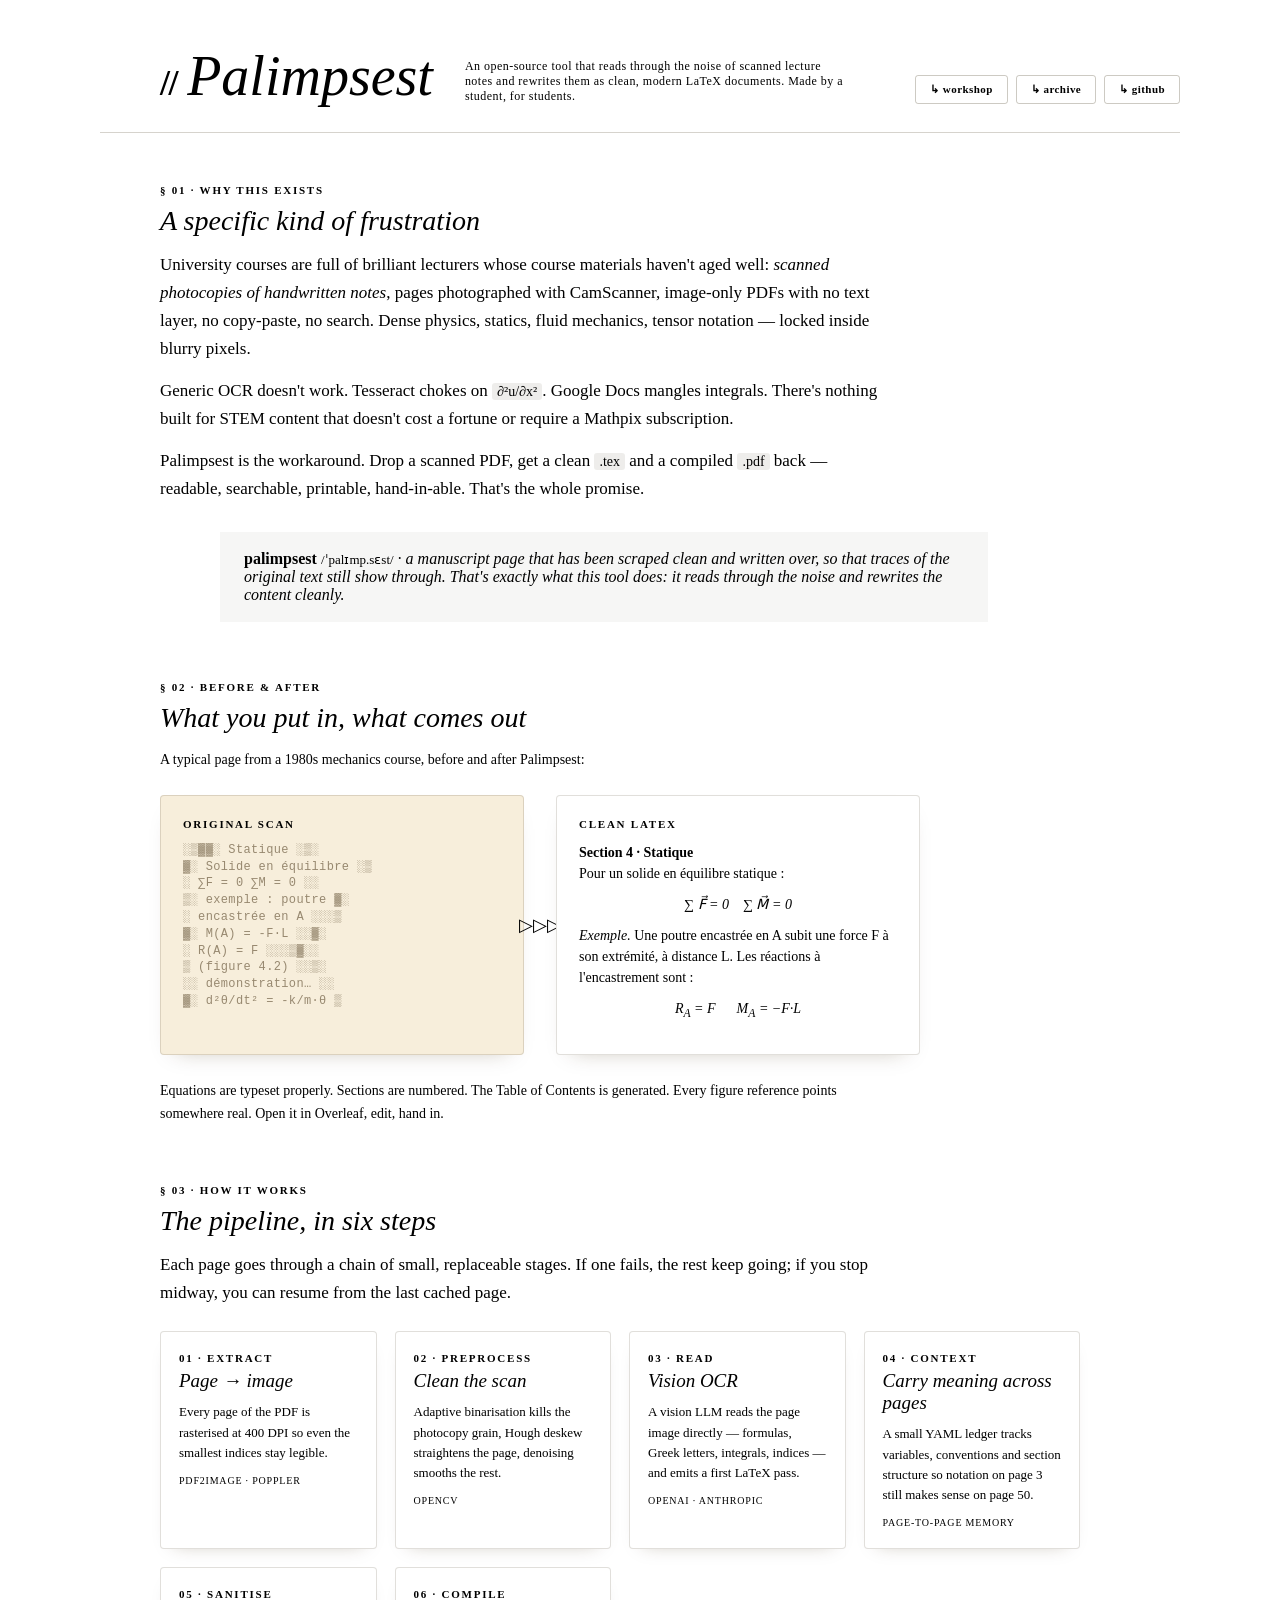
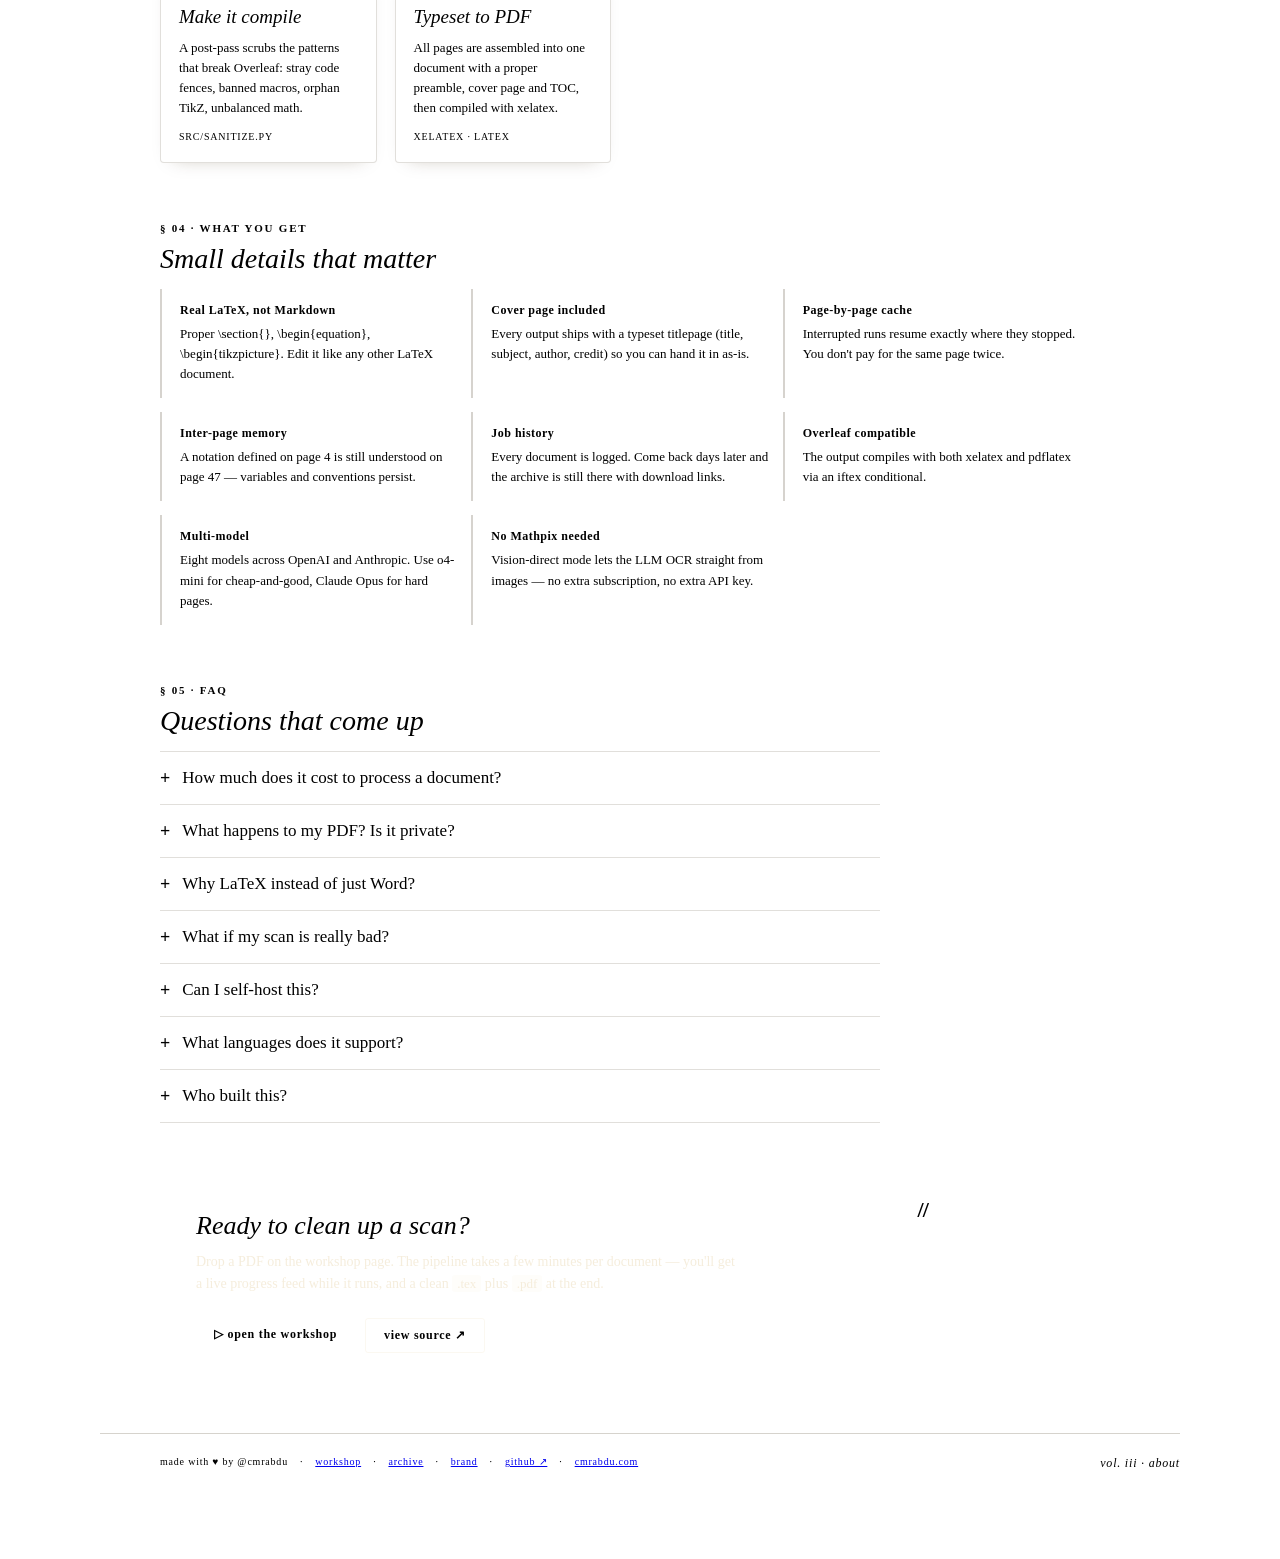
==== web/about.html @ 7671638e "feat(ui+resilience): /about doc page, GitHub links in footers, upstream-API retry The 502 'cloudflar" ====
<!doctype html>
<html lang="en">
<head>
  <meta charset="utf-8">
  <title>Palimpsest — what it is &amp; how it works</title>
  <meta name="viewport" content="width=device-width, initial-scale=1">
  <meta name="description" content="Palimpsest is an open-source tool that turns hard-to-read scanned PDFs of STEM lecture notes into clean, modern LaTeX documents. Built by a student, for students.">
  <meta name="theme-color" content="#f1e7d0">

  <link rel="preconnect" href="https://fonts.googleapis.com">
  <link rel="preconnect" href="https://fonts.gstatic.com" crossorigin>
  <link href="https://fonts.googleapis.com/css2?family=JetBrains+Mono:wght@400;500;600;700&family=Spectral:ital,wght@0,400;0,500;1,400;1,500;1,700&family=Inter:wght@400;500;600;700&display=swap" rel="stylesheet">

  <!-- favicons -->
  <link rel="icon" type="image/svg+xml" href="/brand/favicon.svg">
  <link rel="icon" type="image/png" sizes="32x32" href="/brand/favicon-32.png">
  <link rel="icon" type="image/png" sizes="16x16" href="/brand/favicon-16.png">
  <link rel="apple-touch-icon" href="/brand/apple-touch-icon.png">

  <!-- OG -->
  <meta property="og:title" content="Palimpsest — old scans → clean LaTeX">
  <meta property="og:description" content="The open-source pipeline that reads through the noise of scanned lecture notes and rewrites them as proper, typeset LaTeX documents.">
  <meta property="og:image" content="/brand/og-image.png">
  <meta property="og:type" content="website">
  <meta name="twitter:card" content="summary_large_image">

  <link rel="stylesheet" href="/assets/styles.css">
  <style>
    body { background: var(--paper); }

    .about-page {
      max-width: 1080px;
      margin: 0 auto;
      padding: 40px 48px 80px;
      position: relative;
    }
    .about-page::before {
      content: '';
      position: absolute;
      left: 28px;
      top: 0;
      bottom: 0;
      width: 2px;
      background: var(--rule);
      opacity: 0.85;
    }

    .about-head {
      display: flex;
      align-items: flex-end;
      gap: 32px;
      padding: 0 0 28px 60px;
      border-bottom: 1px solid rgba(91,79,58,0.25);
      margin-bottom: 48px;
      flex-wrap: wrap;
    }
    .about-head .wordmark {
      display: flex;
      align-items: baseline;
      gap: 10px;
    }
    .about-head .slash {
      font-family: var(--mono);
      font-weight: 700;
      font-size: 36px;
      color: var(--rule);
      letter-spacing: -0.04em;
      line-height: 1;
    }
    .about-head h1 {
      font-family: var(--serif);
      font-style: italic;
      font-size: 56px;
      line-height: 1;
      margin: 0;
      color: var(--ink);
      font-weight: 500;
    }
    .about-head .lede {
      font-family: var(--mono);
      font-size: 12px;
      letter-spacing: 0.04em;
      color: var(--ink-soft);
      max-width: 380px;
      margin: 0;
      flex: 1;
    }
    .about-nav { display: flex; gap: 8px; margin-left: auto; flex-wrap: wrap; }

    .about-section {
      padding-left: 60px;
      margin-bottom: 56px;
    }
    .about-section .eyebrow {
      font-family: var(--mono);
      font-size: 11px;
      font-weight: 700;
      letter-spacing: 0.16em;
      text-transform: uppercase;
      color: var(--rule);
      margin: 0 0 6px;
    }
    .about-section h2 {
      font-family: var(--serif);
      font-style: italic;
      font-size: 28px;
      font-weight: 500;
      margin: 0 0 14px;
      color: var(--ink);
    }
    .about-section p {
      font-family: var(--serif);
      font-size: 17px;
      line-height: 1.65;
      color: var(--ink);
      margin: 0 0 14px;
      max-width: 720px;
    }
    .about-section p.note {
      font-family: var(--sans);
      font-size: 14px;
      color: var(--ink-soft);
      max-width: 720px;
    }
    .about-section em.term {
      font-style: italic;
      font-family: var(--serif);
    }

    /* etymology pull-quote */
    .etymology {
      margin: 28px 0 28px 60px;
      padding: 18px 24px;
      border-left: 3px solid var(--rule);
      background: rgba(91,79,58,0.05);
      font-family: var(--serif);
      font-style: italic;
      font-size: 16px;
      color: var(--ink);
      max-width: 720px;
    }
    .etymology strong {
      font-style: normal;
      font-weight: 600;
    }
    .etymology .ipa {
      font-family: var(--mono);
      font-style: normal;
      font-size: 13px;
      color: var(--ink-soft);
    }

    /* problem / solution side-by-side */
    .compare {
      display: grid;
      grid-template-columns: 1fr 32px 1fr;
      gap: 0;
      align-items: stretch;
      margin: 24px 0;
      max-width: 760px;
    }
    .compare-col {
      background: white;
      border: 1px solid rgba(91,79,58,0.18);
      border-radius: 4px;
      padding: 22px;
      box-shadow: 0 10px 22px -16px rgba(60,40,10,0.35);
    }
    .compare-col.before { background: #f7eedb; }
    .compare-col h3 {
      font-family: var(--mono);
      font-size: 11px;
      font-weight: 700;
      letter-spacing: 0.16em;
      text-transform: uppercase;
      color: var(--rule);
      margin: 0 0 12px;
    }
    .compare-col .scan {
      font-family: 'Courier New', monospace;
      font-size: 12px;
      line-height: 1.4;
      color: rgba(60,40,10,0.6);
      letter-spacing: 0.03em;
      filter: blur(0.4px);
      opacity: 0.85;
    }
    .compare-col .clean {
      font-family: 'Latin Modern Roman', 'Computer Modern', serif;
      font-size: 14px;
      line-height: 1.5;
      color: var(--ink);
    }
    .compare-col .clean .eq {
      display: block;
      text-align: center;
      margin: 10px 0;
      font-family: 'Latin Modern Math', 'Computer Modern', serif;
      font-style: italic;
    }
    .compare-arrow {
      display: flex;
      align-items: center;
      justify-content: center;
      font-family: var(--mono);
      font-size: 18px;
      color: var(--rule);
    }

    /* pipeline steps */
    .pipeline {
      display: grid;
      grid-template-columns: repeat(auto-fit, minmax(180px, 1fr));
      gap: 18px;
      margin: 24px 0;
      max-width: 920px;
    }
    .step {
      background: white;
      border: 1px solid rgba(91,79,58,0.18);
      border-radius: 4px;
      padding: 20px 18px;
      position: relative;
      box-shadow: 0 8px 18px -14px rgba(60,40,10,0.35);
    }
    .step .num {
      font-family: var(--mono);
      font-size: 11px;
      font-weight: 700;
      color: var(--rule);
      letter-spacing: 0.16em;
      margin-bottom: 6px;
    }
    .step h4 {
      font-family: var(--serif);
      font-style: italic;
      font-size: 19px;
      font-weight: 500;
      margin: 0 0 10px;
      color: var(--ink);
    }
    .step p {
      font-family: var(--sans);
      font-size: 13px;
      line-height: 1.55;
      color: var(--ink-soft);
      margin: 0;
    }
    .step .tech {
      font-family: var(--mono);
      font-size: 10px;
      letter-spacing: 0.08em;
      color: var(--rule);
      margin-top: 12px;
      text-transform: uppercase;
    }

    /* feature grid */
    .features {
      display: grid;
      grid-template-columns: repeat(auto-fit, minmax(280px, 1fr));
      gap: 14px;
      max-width: 920px;
    }
    .feature {
      padding: 14px 0 14px 18px;
      border-left: 2px solid rgba(91,79,58,0.25);
    }
    .feature h4 {
      font-family: var(--mono);
      font-size: 12px;
      font-weight: 700;
      color: var(--ink);
      margin: 0 0 6px;
      letter-spacing: 0.04em;
    }
    .feature p {
      font-family: var(--sans);
      font-size: 13px;
      line-height: 1.55;
      color: var(--ink-soft);
      margin: 0;
    }

    /* FAQ */
    .faq details {
      border-top: 1px solid rgba(91,79,58,0.18);
      padding: 16px 0;
      max-width: 720px;
    }
    .faq details:last-child {
      border-bottom: 1px solid rgba(91,79,58,0.18);
    }
    .faq summary {
      cursor: pointer;
      font-family: var(--serif);
      font-size: 17px;
      color: var(--ink);
      list-style: none;
      display: flex;
      align-items: center;
      gap: 12px;
    }
    .faq summary::-webkit-details-marker { display: none; }
    .faq summary::before {
      content: '+';
      font-family: var(--mono);
      font-weight: 700;
      color: var(--rule);
      font-size: 18px;
      line-height: 1;
    }
    .faq details[open] summary::before { content: '−'; }
    .faq details p {
      font-family: var(--sans);
      font-size: 14px;
      line-height: 1.6;
      color: var(--ink-soft);
      margin: 12px 0 0 26px;
      max-width: 660px;
    }
    .faq details p code {
      font-family: var(--mono);
      font-size: 12.5px;
      background: rgba(91,79,58,0.1);
      padding: 1px 5px;
      border-radius: 3px;
    }

    /* CTA */
    .cta-block {
      margin-top: 56px;
      margin-left: 60px;
      padding: 32px 36px;
      background: var(--ink);
      color: var(--paper);
      border-radius: 6px;
      max-width: 720px;
      position: relative;
      overflow: hidden;
    }
    .cta-block::before {
      content: '//';
      position: absolute;
      top: 18px;
      right: 24px;
      font-family: var(--mono);
      font-weight: 700;
      font-size: 22px;
      color: var(--rule);
      letter-spacing: -0.04em;
    }
    .cta-block h3 {
      font-family: var(--serif);
      font-style: italic;
      font-size: 26px;
      font-weight: 500;
      margin: 0 0 10px;
      color: var(--paper);
    }
    .cta-block p {
      font-family: var(--sans);
      font-size: 14px;
      line-height: 1.6;
      color: rgba(241,231,208,0.75);
      margin: 0 0 22px;
      max-width: 540px;
    }
    .cta-block .btns {
      display: flex;
      gap: 10px;
      flex-wrap: wrap;
    }
    .cta-block .btn-primary,
    .cta-block .btn-secondary {
      font-family: var(--mono);
      font-size: 12px;
      font-weight: 600;
      letter-spacing: 0.06em;
      padding: 9px 18px;
      border-radius: 3px;
      text-decoration: none;
      transition: transform 0.15s ease;
    }
    .cta-block .btn-primary {
      background: var(--rule);
      color: var(--paper);
    }
    .cta-block .btn-secondary {
      background: transparent;
      color: var(--paper);
      border: 1px solid rgba(241,231,208,0.3);
    }
    .cta-block .btn-primary:hover,
    .cta-block .btn-secondary:hover {
      transform: translateY(-1px);
    }

    /* tiny utility nav buttons */
    .nav-btn {
      font-family: var(--mono);
      font-size: 11px;
      font-weight: 600;
      letter-spacing: 0.04em;
      padding: 7px 14px;
      border: 1px solid rgba(91,79,58,0.3);
      border-radius: 3px;
      color: var(--ink);
      text-decoration: none;
      transition: all 0.15s ease;
    }
    .nav-btn:hover {
      background: var(--ink);
      color: var(--paper);
      border-color: var(--ink);
    }

    @media (max-width: 720px) {
      .about-page { padding: 24px 20px 60px; }
      .about-page::before { left: 12px; }
      .about-head { padding-left: 32px; gap: 18px; }
      .about-head h1 { font-size: 40px; }
      .about-head .slash { font-size: 28px; }
      .about-section { padding-left: 32px; }
      .about-section h2 { font-size: 23px; }
      .about-section p { font-size: 16px; }
      .compare { grid-template-columns: 1fr; }
      .compare-arrow { transform: rotate(90deg); padding: 8px 0; }
      .etymology { margin-left: 32px; }
      .cta-block { margin-left: 32px; padding: 24px; }
    }
  </style>
</head>
<body>
  <div class="about-page">

    <!-- HEADER ------------------------------------------------------ -->
    <header class="about-head">
      <div class="wordmark">
        <span class="slash">//</span>
        <h1>Palimpsest</h1>
      </div>
      <p class="lede">An open-source tool that reads through the noise of scanned lecture notes and rewrites them as clean, modern LaTeX documents. Made by a student, for students.</p>
      <nav class="about-nav">
        <a class="nav-btn" href="/">↳ workshop</a>
        <a class="nav-btn" href="/jobs.html">↳ archive</a>
        <a class="nav-btn" href="https://github.com/cmrabdu/Palimpsest" target="_blank" rel="noreferrer">↳ github</a>
      </nav>
    </header>

    <!-- § 01 — WHY -------------------------------------------------- -->
    <section class="about-section">
      <p class="eyebrow">§ 01 · WHY THIS EXISTS</p>
      <h2>A specific kind of frustration</h2>
      <p>
        University courses are full of brilliant lecturers whose course materials
        haven't aged well: <em class="term">scanned photocopies of handwritten notes</em>,
        pages photographed with CamScanner, image-only PDFs with no text layer,
        no copy-paste, no search. Dense physics, statics, fluid mechanics, tensor
        notation — locked inside blurry pixels.
      </p>
      <p>
        Generic OCR doesn't work. Tesseract chokes on
        <code style="font-family:var(--mono);font-size:14px;background:rgba(91,79,58,0.1);padding:1px 5px;border-radius:3px;">∂²u/∂x²</code>.
        Google Docs mangles integrals. There's nothing built for STEM content
        that doesn't cost a fortune or require a Mathpix subscription.
      </p>
      <p>
        Palimpsest is the workaround. Drop a scanned PDF, get a clean
        <code style="font-family:var(--mono);font-size:14px;background:rgba(91,79,58,0.1);padding:1px 5px;border-radius:3px;">.tex</code>
        and a compiled <code style="font-family:var(--mono);font-size:14px;background:rgba(91,79,58,0.1);padding:1px 5px;border-radius:3px;">.pdf</code>
        back — readable, searchable, printable, hand-in-able. That's the whole
        promise.
      </p>

      <div class="etymology">
        <strong>palimpsest</strong> <span class="ipa">/ˈpalɪmp.sɛst/</span> · a manuscript page that has
        been scraped clean and written over, so that traces of the original text
        still show through. That's exactly what this tool does: it reads through
        the noise and rewrites the content cleanly.
      </div>
    </section>

    <!-- § 02 — BEFORE / AFTER --------------------------------------- -->
    <section class="about-section">
      <p class="eyebrow">§ 02 · BEFORE &amp; AFTER</p>
      <h2>What you put in, what comes out</h2>
      <p class="note">A typical page from a 1980s mechanics course, before and after Palimpsest:</p>

      <div class="compare">
        <div class="compare-col before">
          <h3>Original scan</h3>
          <div class="scan">
            ░▒▓▓░ Statique ░▒░<br>
            ▓░ Solide en équilibre ░▒<br>
            ░ ∑F = 0  ∑M = 0 ░░<br>
            ▒░ exemple : poutre ▓░<br>
            ░ encastrée en A ░░░▒<br>
            ▓░ M(A) = -F·L ░░▓░<br>
            ░ R(A) = F ░░░▒▓░░<br>
            ▒ (figure 4.2) ░░▒░<br>
            ░░ démonstration… ░░<br>
            ▓░ d²θ/dt² = -k/m·θ ▒<br>
          </div>
        </div>
        <div class="compare-arrow">▷▷▷</div>
        <div class="compare-col after">
          <h3>Clean LaTeX</h3>
          <div class="clean">
            <strong>Section 4 · Statique</strong><br>
            Pour un solide en équilibre statique :
            <span class="eq">∑ F&#8407; = 0&#8195;∑ M&#8407; = 0</span>
            <em>Exemple.</em> Une poutre encastrée en A subit une force F à
            son extrémité, à distance L. Les réactions à l'encastrement sont :
            <span class="eq">R<sub>A</sub> = F &#8195; M<sub>A</sub> = −F·L</span>
          </div>
        </div>
      </div>
      <p class="note">
        Equations are typeset properly. Sections are numbered. The Table of
        Contents is generated. Every figure reference points somewhere real.
        Open it in Overleaf, edit, hand in.
      </p>
    </section>

    <!-- § 03 — HOW IT WORKS ----------------------------------------- -->
    <section class="about-section">
      <p class="eyebrow">§ 03 · HOW IT WORKS</p>
      <h2>The pipeline, in six steps</h2>
      <p>
        Each page goes through a chain of small, replaceable stages. If one
        fails, the rest keep going; if you stop midway, you can resume from the
        last cached page.
      </p>

      <div class="pipeline">
        <div class="step">
          <div class="num">01 · EXTRACT</div>
          <h4>Page → image</h4>
          <p>Every page of the PDF is rasterised at 400&nbsp;DPI so even the smallest indices stay legible.</p>
          <div class="tech">pdf2image · poppler</div>
        </div>
        <div class="step">
          <div class="num">02 · PREPROCESS</div>
          <h4>Clean the scan</h4>
          <p>Adaptive binarisation kills the photocopy grain, Hough deskew straightens the page, denoising smooths the rest.</p>
          <div class="tech">OpenCV</div>
        </div>
        <div class="step">
          <div class="num">03 · READ</div>
          <h4>Vision OCR</h4>
          <p>A vision LLM reads the page image directly — formulas, Greek letters, integrals, indices — and emits a first LaTeX pass.</p>
          <div class="tech">OpenAI · Anthropic</div>
        </div>
        <div class="step">
          <div class="num">04 · CONTEXT</div>
          <h4>Carry meaning across pages</h4>
          <p>A small YAML ledger tracks variables, conventions and section structure so notation on page 3 still makes sense on page 50.</p>
          <div class="tech">page-to-page memory</div>
        </div>
        <div class="step">
          <div class="num">05 · SANITISE</div>
          <h4>Make it compile</h4>
          <p>A post-pass scrubs the patterns that break Overleaf: stray code fences, banned macros, orphan TikZ, unbalanced math.</p>
          <div class="tech">src/sanitize.py</div>
        </div>
        <div class="step">
          <div class="num">06 · COMPILE</div>
          <h4>Typeset to PDF</h4>
          <p>All pages are assembled into one document with a proper preamble, cover page and TOC, then compiled with xelatex.</p>
          <div class="tech">xelatex · LaTeX</div>
        </div>
      </div>
    </section>

    <!-- § 04 — WHAT'S INSIDE ---------------------------------------- -->
    <section class="about-section">
      <p class="eyebrow">§ 04 · WHAT YOU GET</p>
      <h2>Small details that matter</h2>
      <div class="features">
        <div class="feature">
          <h4>Real LaTeX, not Markdown</h4>
          <p>Proper <span class="mono">\section{}</span>, <span class="mono">\begin{equation}</span>, <span class="mono">\begin{tikzpicture}</span>. Edit it like any other LaTeX document.</p>
        </div>
        <div class="feature">
          <h4>Cover page included</h4>
          <p>Every output ships with a typeset titlepage (title, subject, author, credit) so you can hand it in as-is.</p>
        </div>
        <div class="feature">
          <h4>Page-by-page cache</h4>
          <p>Interrupted runs resume exactly where they stopped. You don't pay for the same page twice.</p>
        </div>
        <div class="feature">
          <h4>Inter-page memory</h4>
          <p>A notation defined on page 4 is still understood on page 47 — variables and conventions persist.</p>
        </div>
        <div class="feature">
          <h4>Job history</h4>
          <p>Every document is logged. Come back days later and the archive is still there with download links.</p>
        </div>
        <div class="feature">
          <h4>Overleaf compatible</h4>
          <p>The output compiles with both <span class="mono">xelatex</span> and <span class="mono">pdflatex</span> via an <span class="mono">iftex</span> conditional.</p>
        </div>
        <div class="feature">
          <h4>Multi-model</h4>
          <p>Eight models across OpenAI and Anthropic. Use <span class="mono">o4-mini</span> for cheap-and-good, Claude Opus for hard pages.</p>
        </div>
        <div class="feature">
          <h4>No Mathpix needed</h4>
          <p>Vision-direct mode lets the LLM OCR straight from images — no extra subscription, no extra API key.</p>
        </div>
      </div>
    </section>

    <!-- § 05 — FAQ ------------------------------------------------- -->
    <section class="about-section faq">
      <p class="eyebrow">§ 05 · FAQ</p>
      <h2>Questions that come up</h2>

      <details>
        <summary>How much does it cost to process a document?</summary>
        <p>
          With <code>o4-mini</code> (the default), roughly <strong>$0.04 per page</strong>.
          A 50-page lecture costs around <strong>$2</strong>. A 300-page textbook
          chapter, around <strong>$12</strong>. Costs vary with page complexity
          and image size — heavy figures and dense equations cost more than plain
          text.
        </p>
      </details>

      <details>
        <summary>What happens to my PDF? Is it private?</summary>
        <p>
          Your file is uploaded to the server, sent to the chosen LLM provider
          (OpenAI or Anthropic), and the output is stored locally on the server.
          Uploads are auto-purged after <code>PALIMPSEST_UPLOAD_RETENTION_DAYS</code>
          (default: 7 days). The hosted instance is for personal/educational use —
          if you're working on something sensitive, self-host it. The whole
          codebase is on GitHub.
        </p>
      </details>

      <details>
        <summary>Why LaTeX instead of just Word?</summary>
        <p>
          STEM content is full of equations, Greek letters, indices, integrals,
          and matrix notation. LaTeX is the only output format that renders all
          of that correctly without compromise. As a bonus, your hand-in will
          look like it was typeset by a publisher.
        </p>
      </details>

      <details>
        <summary>What if my scan is really bad?</summary>
        <p>
          The pipeline degrades gracefully: even very degraded scans usually
          produce a readable first pass, sometimes with a few transcription
          errors. Use the slower but more accurate <code>claude-opus</code> or
          <code>gpt-4.1</code> for rough scans. The page-by-page cache means you
          can re-process individual pages without restarting the whole run.
        </p>
      </details>

      <details>
        <summary>Can I self-host this?</summary>
        <p>
          Yes. Clone the repo, fill in your API key in <code>config.yaml</code>,
          run <code>python server.py</code>. There's also a Dockerfile + a
          <code>docker-compose.yml</code> for a one-command deploy. See the
          <a href="https://github.com/cmrabdu/Palimpsest" target="_blank" rel="noreferrer">README on GitHub</a>
          for the full instructions.
        </p>
      </details>

      <details>
        <summary>What languages does it support?</summary>
        <p>
          The pipeline is currently optimised for <strong>French STEM</strong>
          content (because that's what I needed it for as a student), but it
          works with any Latin-script language the underlying LLM understands —
          English, Spanish, Italian, German, etc. Multi-language UX is on the
          roadmap.
        </p>
      </details>

      <details>
        <summary>Who built this?</summary>
        <p>
          A student called <a href="https://cmrabdu.com" target="_blank" rel="noreferrer">Abdullah Camur</a>
          who got fed up with photocopied lecture notes. No company, no startup,
          no monetisation. Just a tool that exists because it had to. Source on
          <a href="https://github.com/cmrabdu/Palimpsest" target="_blank" rel="noreferrer">GitHub</a>,
          MIT licensed.
        </p>
      </details>
    </section>

    <!-- CTA --------------------------------------------------------- -->
    <div class="cta-block">
      <h3>Ready to clean up a scan?</h3>
      <p>
        Drop a PDF on the workshop page. The pipeline takes a few minutes per
        document — you'll get a live progress feed while it runs, and a clean
        <code style="font-family:var(--mono);font-size:13px;background:rgba(241,231,208,0.1);padding:1px 5px;border-radius:3px;">.tex</code>
        plus <code style="font-family:var(--mono);font-size:13px;background:rgba(241,231,208,0.1);padding:1px 5px;border-radius:3px;">.pdf</code>
        at the end.
      </p>
      <div class="btns">
        <a class="btn-primary" href="/">▷ open the workshop</a>
        <a class="btn-secondary" href="https://github.com/cmrabdu/Palimpsest" target="_blank" rel="noreferrer">view source ↗</a>
      </div>
    </div>

    <!-- FOOTER ------------------------------------------------------ -->
    <footer style="margin-top: 48px; padding: 22px 0 0 60px; border-top: 1px solid rgba(91,79,58,0.25); font-family: var(--mono); font-size: 10px; color: var(--ink-soft); letter-spacing: 0.08em; display: flex; gap: 12px; flex-wrap: wrap;">
      <span>made with ♥ by @cmrabdu</span>
      <span>·</span>
      <a class="footer-link" href="/">workshop</a>
      <span>·</span>
      <a class="footer-link" href="/jobs.html">archive</a>
      <span>·</span>
      <a class="footer-link" href="/brand.html">brand</a>
      <span>·</span>
      <a class="footer-link" href="https://github.com/cmrabdu/Palimpsest" target="_blank" rel="noreferrer">github ↗</a>
      <span>·</span>
      <a class="footer-link" href="https://cmrabdu.com" target="_blank" rel="noreferrer">cmrabdu.com</a>
      <span style="margin-left: auto; font-family: var(--serif); font-style: italic; color: var(--ink-faint); font-size: 12px;">vol. iii · about</span>
    </footer>
  </div>
</body>
</html>
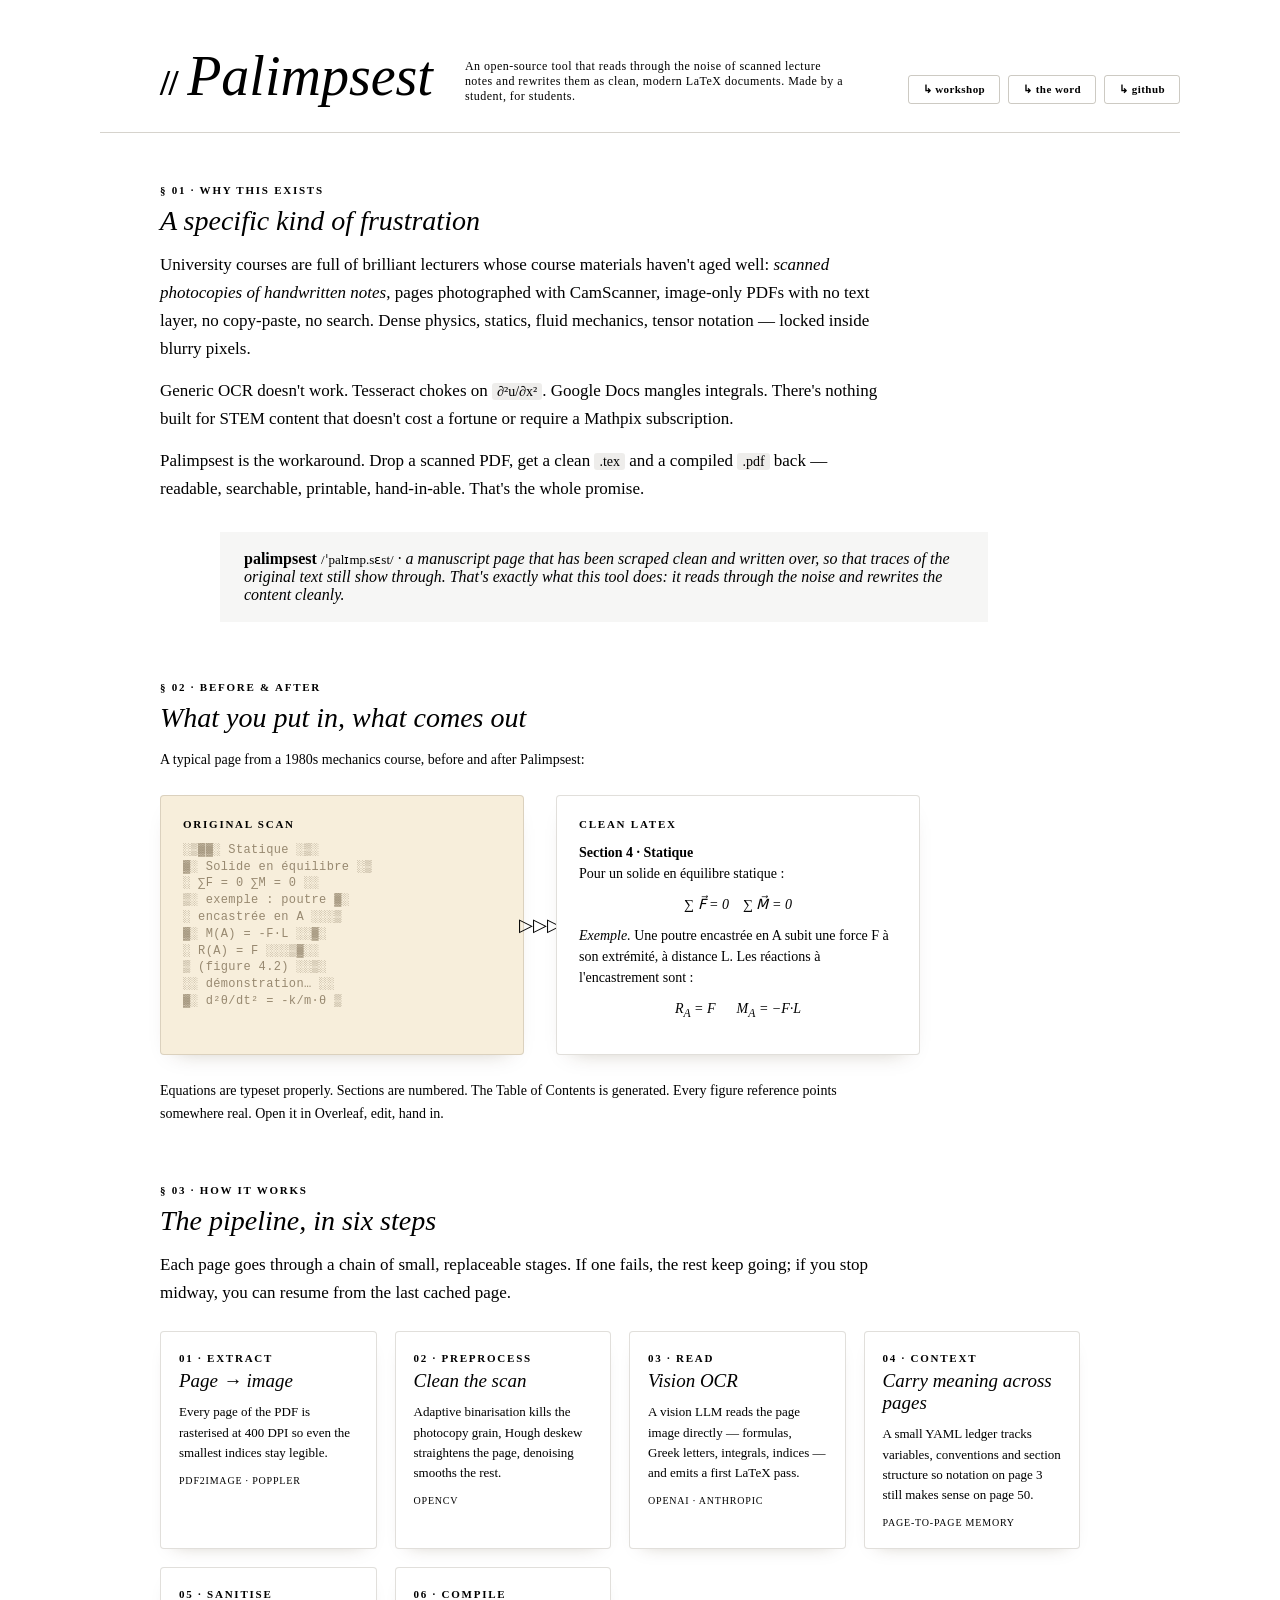
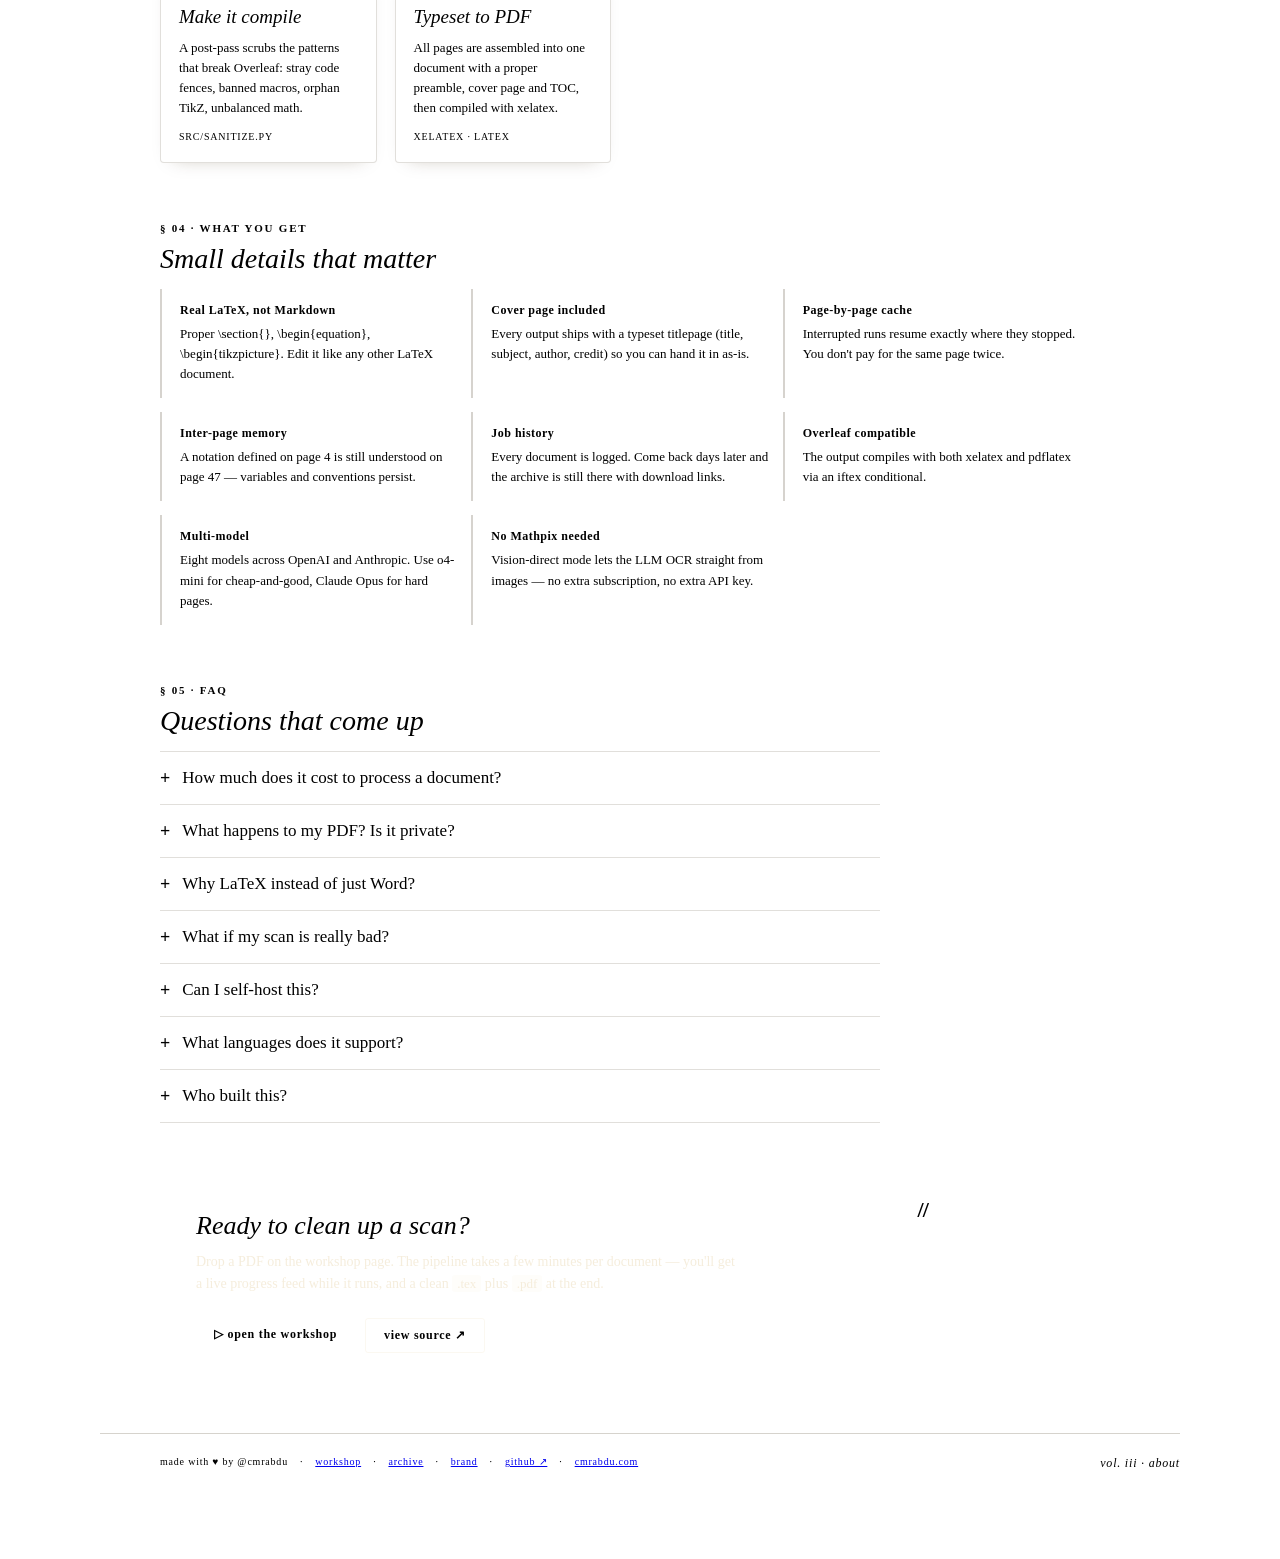
==== commit efbe1c1b: "feat: fix re-run bug, drop UUID/date from cover, add /palimpsest etymology page Bug fixes - web/inde" ====
--- a/web/about.html
+++ b/web/about.html
@@ -443,7 +443,7 @@
       <p class="lede">An open-source tool that reads through the noise of scanned lecture notes and rewrites them as clean, modern LaTeX documents. Made by a student, for students.</p>
       <nav class="about-nav">
         <a class="nav-btn" href="/">↳ workshop</a>
-        <a class="nav-btn" href="/jobs.html">↳ archive</a>
+        <a class="nav-btn" href="/palimpsest.html">↳ the word</a>
         <a class="nav-btn" href="https://github.com/cmrabdu/Palimpsest" target="_blank" rel="noreferrer">↳ github</a>
       </nav>
     </header>
